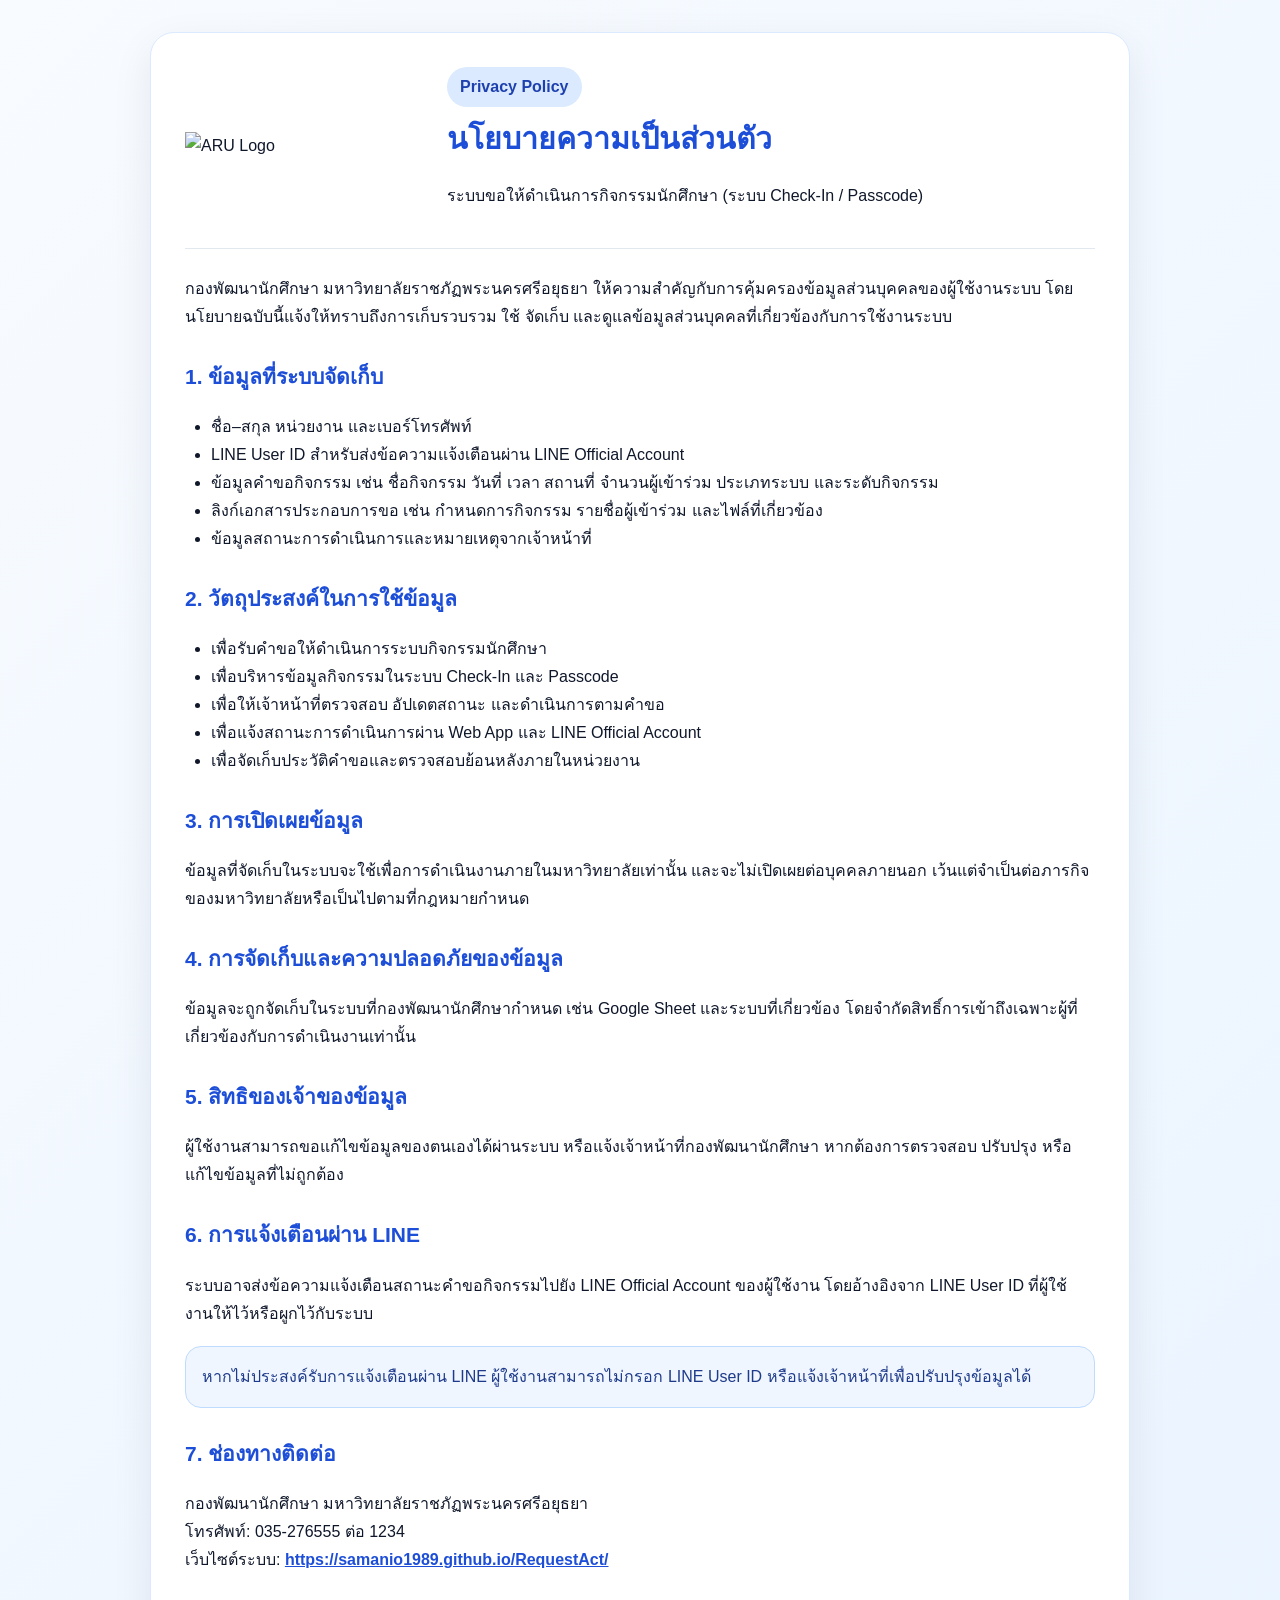
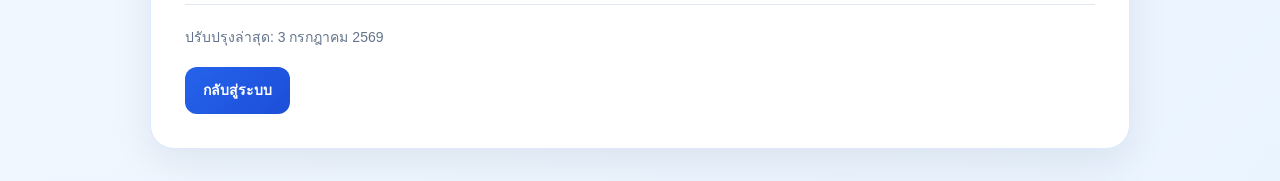
==== privacy.html @ 509b10db "Add files via upload" ====
<!DOCTYPE html>
<html lang="th">
<head>
<meta charset="UTF-8">
<title>นโยบายความเป็นส่วนตัว | ระบบขอให้ดำเนินการกิจกรรมนักศึกษา</title>
<meta name="viewport" content="width=device-width, initial-scale=1">
<style>
body{margin:0;font-family:Prompt,Sarabun,Arial,sans-serif;background:linear-gradient(135deg,#f8fbff,#eaf4ff);color:#0f172a;line-height:1.75}
.wrapper{max-width:980px;margin:32px auto;padding:0 18px}
.card{background:#fff;border:1px solid #dbeafe;border-radius:24px;padding:34px;box-shadow:0 14px 40px rgba(15,23,42,.08)}
.header{display:flex;align-items:center;gap:22px;border-bottom:1px solid #e2e8f0;padding-bottom:22px;margin-bottom:26px}
.logo{width:240px;max-width:45%;object-fit:contain}
.badge{display:inline-block;padding:6px 13px;background:#dbeafe;color:#1e40af;border-radius:999px;font-weight:700}
h1{margin:6px 0 4px;font-size:30px;color:#1d4ed8}
h2{color:#1d4ed8;margin-top:28px;font-size:21px}
ul{padding-left:26px}
.notice{background:#eff6ff;border:1px solid #bfdbfe;color:#1e3a8a;border-radius:16px;padding:16px;margin:18px 0}
.footer{margin-top:30px;padding-top:20px;border-top:1px solid #e2e8f0;color:#64748b;font-size:14px}
.btn{display:inline-block;margin-top:18px;background:linear-gradient(135deg,#2563eb,#1d4ed8);color:#fff;padding:11px 18px;border-radius:12px;text-decoration:none;font-weight:700}
a{color:#1d4ed8;font-weight:700}
@media(max-width:720px){.header{display:block;text-align:center}.logo{max-width:80%;margin-bottom:14px}.card{padding:24px}h1{font-size:24px}}
</style>
</head>
<body>
<div class="wrapper"><div class="card">
<div class="header">
<img src="images/aru-logo.png" class="logo" alt="ARU Logo">
<div><span class="badge">Privacy Policy</span><h1>นโยบายความเป็นส่วนตัว</h1><p>ระบบขอให้ดำเนินการกิจกรรมนักศึกษา (ระบบ Check-In / Passcode)</p></div>
</div>

<p>กองพัฒนานักศึกษา มหาวิทยาลัยราชภัฏพระนครศรีอยุธยา ให้ความสำคัญกับการคุ้มครองข้อมูลส่วนบุคคลของผู้ใช้งานระบบ โดยนโยบายฉบับนี้แจ้งให้ทราบถึงการเก็บรวบรวม ใช้ จัดเก็บ และดูแลข้อมูลส่วนบุคคลที่เกี่ยวข้องกับการใช้งานระบบ</p>
<h2>1. ข้อมูลที่ระบบจัดเก็บ</h2>
<ul><li>ชื่อ–สกุล หน่วยงาน และเบอร์โทรศัพท์</li><li>LINE User ID สำหรับส่งข้อความแจ้งเตือนผ่าน LINE Official Account</li><li>ข้อมูลคำขอกิจกรรม เช่น ชื่อกิจกรรม วันที่ เวลา สถานที่ จำนวนผู้เข้าร่วม ประเภทระบบ และระดับกิจกรรม</li><li>ลิงก์เอกสารประกอบการขอ เช่น กำหนดการกิจกรรม รายชื่อผู้เข้าร่วม และไฟล์ที่เกี่ยวข้อง</li><li>ข้อมูลสถานะการดำเนินการและหมายเหตุจากเจ้าหน้าที่</li></ul>
<h2>2. วัตถุประสงค์ในการใช้ข้อมูล</h2>
<ul><li>เพื่อรับคำขอให้ดำเนินการระบบกิจกรรมนักศึกษา</li><li>เพื่อบริหารข้อมูลกิจกรรมในระบบ Check-In และ Passcode</li><li>เพื่อให้เจ้าหน้าที่ตรวจสอบ อัปเดตสถานะ และดำเนินการตามคำขอ</li><li>เพื่อแจ้งสถานะการดำเนินการผ่าน Web App และ LINE Official Account</li><li>เพื่อจัดเก็บประวัติคำขอและตรวจสอบย้อนหลังภายในหน่วยงาน</li></ul>
<h2>3. การเปิดเผยข้อมูล</h2>
<p>ข้อมูลที่จัดเก็บในระบบจะใช้เพื่อการดำเนินงานภายในมหาวิทยาลัยเท่านั้น และจะไม่เปิดเผยต่อบุคคลภายนอก เว้นแต่จำเป็นต่อภารกิจของมหาวิทยาลัยหรือเป็นไปตามที่กฎหมายกำหนด</p>
<h2>4. การจัดเก็บและความปลอดภัยของข้อมูล</h2>
<p>ข้อมูลจะถูกจัดเก็บในระบบที่กองพัฒนานักศึกษากำหนด เช่น Google Sheet และระบบที่เกี่ยวข้อง โดยจำกัดสิทธิ์การเข้าถึงเฉพาะผู้ที่เกี่ยวข้องกับการดำเนินงานเท่านั้น</p>
<h2>5. สิทธิของเจ้าของข้อมูล</h2>
<p>ผู้ใช้งานสามารถขอแก้ไขข้อมูลของตนเองได้ผ่านระบบ หรือแจ้งเจ้าหน้าที่กองพัฒนานักศึกษา หากต้องการตรวจสอบ ปรับปรุง หรือแก้ไขข้อมูลที่ไม่ถูกต้อง</p>
<h2>6. การแจ้งเตือนผ่าน LINE</h2>
<p>ระบบอาจส่งข้อความแจ้งเตือนสถานะคำขอกิจกรรมไปยัง LINE Official Account ของผู้ใช้งาน โดยอ้างอิงจาก LINE User ID ที่ผู้ใช้งานให้ไว้หรือผูกไว้กับระบบ</p>
<div class="notice">หากไม่ประสงค์รับการแจ้งเตือนผ่าน LINE ผู้ใช้งานสามารถไม่กรอก LINE User ID หรือแจ้งเจ้าหน้าที่เพื่อปรับปรุงข้อมูลได้</div>
<h2>7. ช่องทางติดต่อ</h2>
<p>กองพัฒนานักศึกษา มหาวิทยาลัยราชภัฏพระนครศรีอยุธยา<br>โทรศัพท์: 035-276555 ต่อ 1234<br>เว็บไซต์ระบบ: <a href="https://samanio1989.github.io/RequestAct/">https://samanio1989.github.io/RequestAct/</a></p>

<div class="footer">ปรับปรุงล่าสุด: 3 กรกฎาคม 2569<br><a class="btn" href="index.html">กลับสู่ระบบ</a></div>
</div></div>
</body></html>
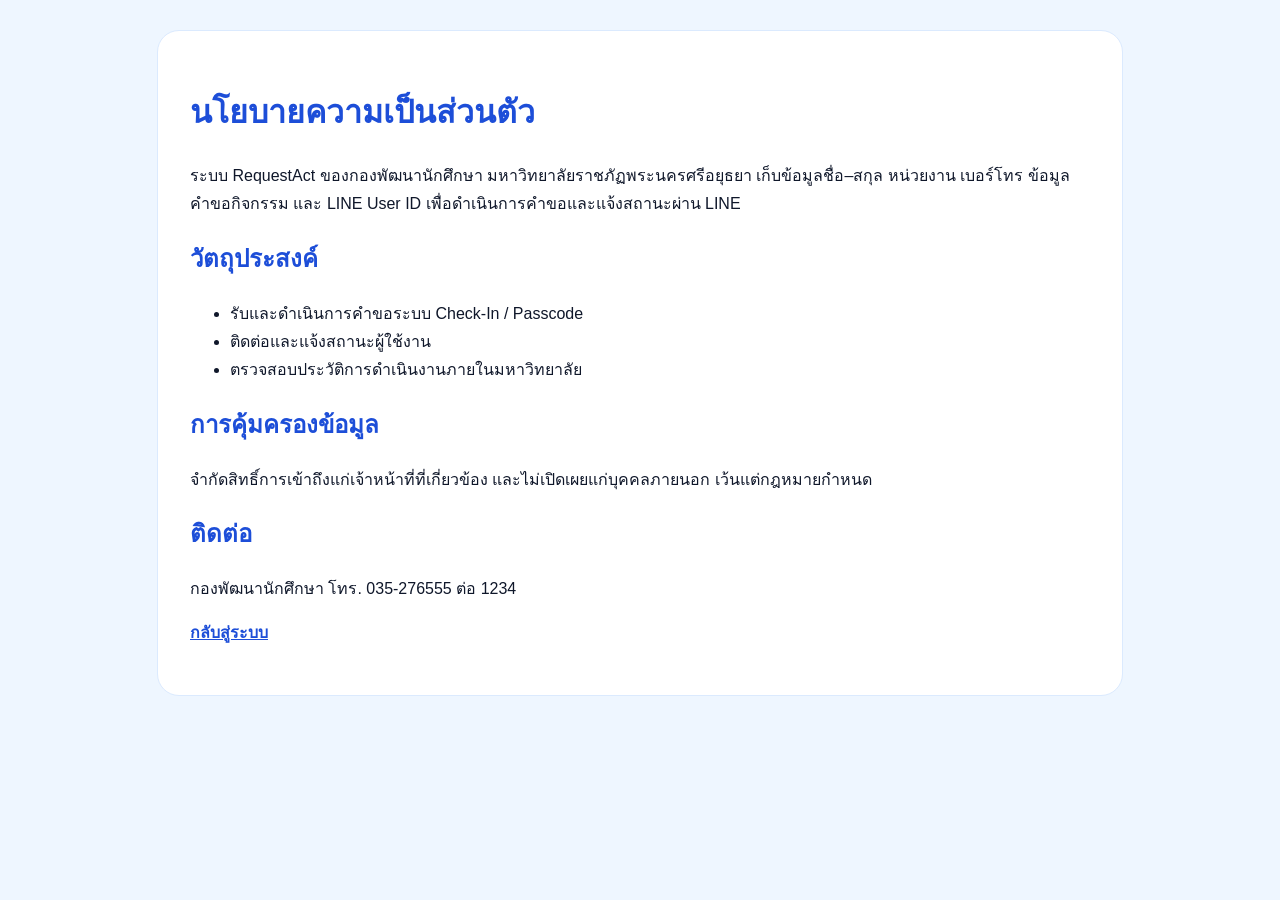
==== commit 07883152: "Add files via upload" ====
--- a/privacy.html
+++ b/privacy.html
@@ -1,50 +1,12 @@
-<!DOCTYPE html>
-<html lang="th">
-<head>
-<meta charset="UTF-8">
-<title>นโยบายความเป็นส่วนตัว | ระบบขอให้ดำเนินการกิจกรรมนักศึกษา</title>
-<meta name="viewport" content="width=device-width, initial-scale=1">
-<style>
-body{margin:0;font-family:Prompt,Sarabun,Arial,sans-serif;background:linear-gradient(135deg,#f8fbff,#eaf4ff);color:#0f172a;line-height:1.75}
-.wrapper{max-width:980px;margin:32px auto;padding:0 18px}
-.card{background:#fff;border:1px solid #dbeafe;border-radius:24px;padding:34px;box-shadow:0 14px 40px rgba(15,23,42,.08)}
-.header{display:flex;align-items:center;gap:22px;border-bottom:1px solid #e2e8f0;padding-bottom:22px;margin-bottom:26px}
-.logo{width:240px;max-width:45%;object-fit:contain}
-.badge{display:inline-block;padding:6px 13px;background:#dbeafe;color:#1e40af;border-radius:999px;font-weight:700}
-h1{margin:6px 0 4px;font-size:30px;color:#1d4ed8}
-h2{color:#1d4ed8;margin-top:28px;font-size:21px}
-ul{padding-left:26px}
-.notice{background:#eff6ff;border:1px solid #bfdbfe;color:#1e3a8a;border-radius:16px;padding:16px;margin:18px 0}
-.footer{margin-top:30px;padding-top:20px;border-top:1px solid #e2e8f0;color:#64748b;font-size:14px}
-.btn{display:inline-block;margin-top:18px;background:linear-gradient(135deg,#2563eb,#1d4ed8);color:#fff;padding:11px 18px;border-radius:12px;text-decoration:none;font-weight:700}
-a{color:#1d4ed8;font-weight:700}
-@media(max-width:720px){.header{display:block;text-align:center}.logo{max-width:80%;margin-bottom:14px}.card{padding:24px}h1{font-size:24px}}
-</style>
-</head>
-<body>
-<div class="wrapper"><div class="card">
-<div class="header">
-<img src="images/aru-logo.png" class="logo" alt="ARU Logo">
-<div><span class="badge">Privacy Policy</span><h1>นโยบายความเป็นส่วนตัว</h1><p>ระบบขอให้ดำเนินการกิจกรรมนักศึกษา (ระบบ Check-In / Passcode)</p></div>
-</div>
-
-<p>กองพัฒนานักศึกษา มหาวิทยาลัยราชภัฏพระนครศรีอยุธยา ให้ความสำคัญกับการคุ้มครองข้อมูลส่วนบุคคลของผู้ใช้งานระบบ โดยนโยบายฉบับนี้แจ้งให้ทราบถึงการเก็บรวบรวม ใช้ จัดเก็บ และดูแลข้อมูลส่วนบุคคลที่เกี่ยวข้องกับการใช้งานระบบ</p>
-<h2>1. ข้อมูลที่ระบบจัดเก็บ</h2>
-<ul><li>ชื่อ–สกุล หน่วยงาน และเบอร์โทรศัพท์</li><li>LINE User ID สำหรับส่งข้อความแจ้งเตือนผ่าน LINE Official Account</li><li>ข้อมูลคำขอกิจกรรม เช่น ชื่อกิจกรรม วันที่ เวลา สถานที่ จำนวนผู้เข้าร่วม ประเภทระบบ และระดับกิจกรรม</li><li>ลิงก์เอกสารประกอบการขอ เช่น กำหนดการกิจกรรม รายชื่อผู้เข้าร่วม และไฟล์ที่เกี่ยวข้อง</li><li>ข้อมูลสถานะการดำเนินการและหมายเหตุจากเจ้าหน้าที่</li></ul>
-<h2>2. วัตถุประสงค์ในการใช้ข้อมูล</h2>
-<ul><li>เพื่อรับคำขอให้ดำเนินการระบบกิจกรรมนักศึกษา</li><li>เพื่อบริหารข้อมูลกิจกรรมในระบบ Check-In และ Passcode</li><li>เพื่อให้เจ้าหน้าที่ตรวจสอบ อัปเดตสถานะ และดำเนินการตามคำขอ</li><li>เพื่อแจ้งสถานะการดำเนินการผ่าน Web App และ LINE Official Account</li><li>เพื่อจัดเก็บประวัติคำขอและตรวจสอบย้อนหลังภายในหน่วยงาน</li></ul>
-<h2>3. การเปิดเผยข้อมูล</h2>
-<p>ข้อมูลที่จัดเก็บในระบบจะใช้เพื่อการดำเนินงานภายในมหาวิทยาลัยเท่านั้น และจะไม่เปิดเผยต่อบุคคลภายนอก เว้นแต่จำเป็นต่อภารกิจของมหาวิทยาลัยหรือเป็นไปตามที่กฎหมายกำหนด</p>
-<h2>4. การจัดเก็บและความปลอดภัยของข้อมูล</h2>
-<p>ข้อมูลจะถูกจัดเก็บในระบบที่กองพัฒนานักศึกษากำหนด เช่น Google Sheet และระบบที่เกี่ยวข้อง โดยจำกัดสิทธิ์การเข้าถึงเฉพาะผู้ที่เกี่ยวข้องกับการดำเนินงานเท่านั้น</p>
-<h2>5. สิทธิของเจ้าของข้อมูล</h2>
-<p>ผู้ใช้งานสามารถขอแก้ไขข้อมูลของตนเองได้ผ่านระบบ หรือแจ้งเจ้าหน้าที่กองพัฒนานักศึกษา หากต้องการตรวจสอบ ปรับปรุง หรือแก้ไขข้อมูลที่ไม่ถูกต้อง</p>
-<h2>6. การแจ้งเตือนผ่าน LINE</h2>
-<p>ระบบอาจส่งข้อความแจ้งเตือนสถานะคำขอกิจกรรมไปยัง LINE Official Account ของผู้ใช้งาน โดยอ้างอิงจาก LINE User ID ที่ผู้ใช้งานให้ไว้หรือผูกไว้กับระบบ</p>
-<div class="notice">หากไม่ประสงค์รับการแจ้งเตือนผ่าน LINE ผู้ใช้งานสามารถไม่กรอก LINE User ID หรือแจ้งเจ้าหน้าที่เพื่อปรับปรุงข้อมูลได้</div>
-<h2>7. ช่องทางติดต่อ</h2>
-<p>กองพัฒนานักศึกษา มหาวิทยาลัยราชภัฏพระนครศรีอยุธยา<br>โทรศัพท์: 035-276555 ต่อ 1234<br>เว็บไซต์ระบบ: <a href="https://samanio1989.github.io/RequestAct/">https://samanio1989.github.io/RequestAct/</a></p>
-
-<div class="footer">ปรับปรุงล่าสุด: 3 กรกฎาคม 2569<br><a class="btn" href="index.html">กลับสู่ระบบ</a></div>
-</div></div>
-</body></html>+<!doctype html><html lang="th"><head><meta charset="utf-8"><meta name="viewport" content="width=device-width,initial-scale=1"><title>นโยบายความเป็นส่วนตัว</title><style>
+body{margin:0;font-family:Prompt,Sarabun,Arial;background:#eef6ff;color:#0f172a;line-height:1.75}
+main{max-width:900px;margin:30px auto;background:white;padding:32px;border:1px solid #dbeafe;border-radius:22px}
+h1,h2{color:#1d4ed8}a{color:#1d4ed8;font-weight:bold}
+</style></head><body><main>
+<h1>นโยบายความเป็นส่วนตัว</h1>
+<p>ระบบ RequestAct ของกองพัฒนานักศึกษา มหาวิทยาลัยราชภัฏพระนครศรีอยุธยา เก็บข้อมูลชื่อ–สกุล หน่วยงาน เบอร์โทร ข้อมูลคำขอกิจกรรม และ LINE User ID เพื่อดำเนินการคำขอและแจ้งสถานะผ่าน LINE</p>
+<h2>วัตถุประสงค์</h2><ul><li>รับและดำเนินการคำขอระบบ Check-In / Passcode</li><li>ติดต่อและแจ้งสถานะผู้ใช้งาน</li><li>ตรวจสอบประวัติการดำเนินงานภายในมหาวิทยาลัย</li></ul>
+<h2>การคุ้มครองข้อมูล</h2><p>จำกัดสิทธิ์การเข้าถึงแก่เจ้าหน้าที่ที่เกี่ยวข้อง และไม่เปิดเผยแก่บุคคลภายนอก เว้นแต่กฎหมายกำหนด</p>
+<h2>ติดต่อ</h2><p>กองพัฒนานักศึกษา โทร. 035-276555 ต่อ 1234</p>
+<p><a href="index.html">กลับสู่ระบบ</a></p>
+</main></body></html>
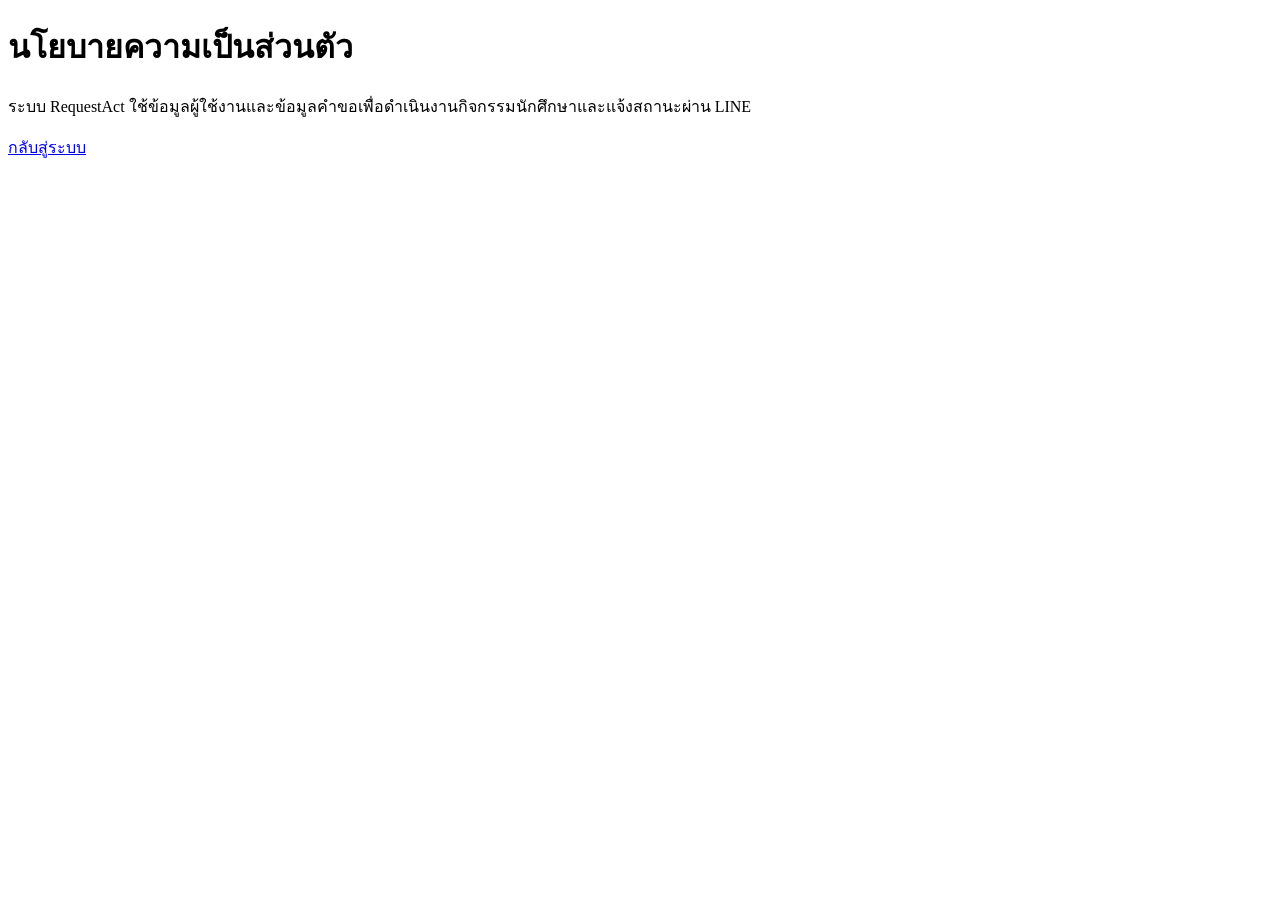
==== commit 598e15b3: "Add files via upload" ====
--- a/privacy.html
+++ b/privacy.html
@@ -1,12 +1 @@
-<!doctype html><html lang="th"><head><meta charset="utf-8"><meta name="viewport" content="width=device-width,initial-scale=1"><title>นโยบายความเป็นส่วนตัว</title><style>
-body{margin:0;font-family:Prompt,Sarabun,Arial;background:#eef6ff;color:#0f172a;line-height:1.75}
-main{max-width:900px;margin:30px auto;background:white;padding:32px;border:1px solid #dbeafe;border-radius:22px}
-h1,h2{color:#1d4ed8}a{color:#1d4ed8;font-weight:bold}
-</style></head><body><main>
-<h1>นโยบายความเป็นส่วนตัว</h1>
-<p>ระบบ RequestAct ของกองพัฒนานักศึกษา มหาวิทยาลัยราชภัฏพระนครศรีอยุธยา เก็บข้อมูลชื่อ–สกุล หน่วยงาน เบอร์โทร ข้อมูลคำขอกิจกรรม และ LINE User ID เพื่อดำเนินการคำขอและแจ้งสถานะผ่าน LINE</p>
-<h2>วัตถุประสงค์</h2><ul><li>รับและดำเนินการคำขอระบบ Check-In / Passcode</li><li>ติดต่อและแจ้งสถานะผู้ใช้งาน</li><li>ตรวจสอบประวัติการดำเนินงานภายในมหาวิทยาลัย</li></ul>
-<h2>การคุ้มครองข้อมูล</h2><p>จำกัดสิทธิ์การเข้าถึงแก่เจ้าหน้าที่ที่เกี่ยวข้อง และไม่เปิดเผยแก่บุคคลภายนอก เว้นแต่กฎหมายกำหนด</p>
-<h2>ติดต่อ</h2><p>กองพัฒนานักศึกษา โทร. 035-276555 ต่อ 1234</p>
-<p><a href="index.html">กลับสู่ระบบ</a></p>
-</main></body></html>
+<!doctype html><html lang="th"><head><meta charset="utf-8"><title>นโยบายความเป็นส่วนตัว</title></head><body><h1>นโยบายความเป็นส่วนตัว</h1><p>ระบบ RequestAct ใช้ข้อมูลผู้ใช้งานและข้อมูลคำขอเพื่อดำเนินงานกิจกรรมนักศึกษาและแจ้งสถานะผ่าน LINE</p><p><a href="index.html">กลับสู่ระบบ</a></p></body></html>
